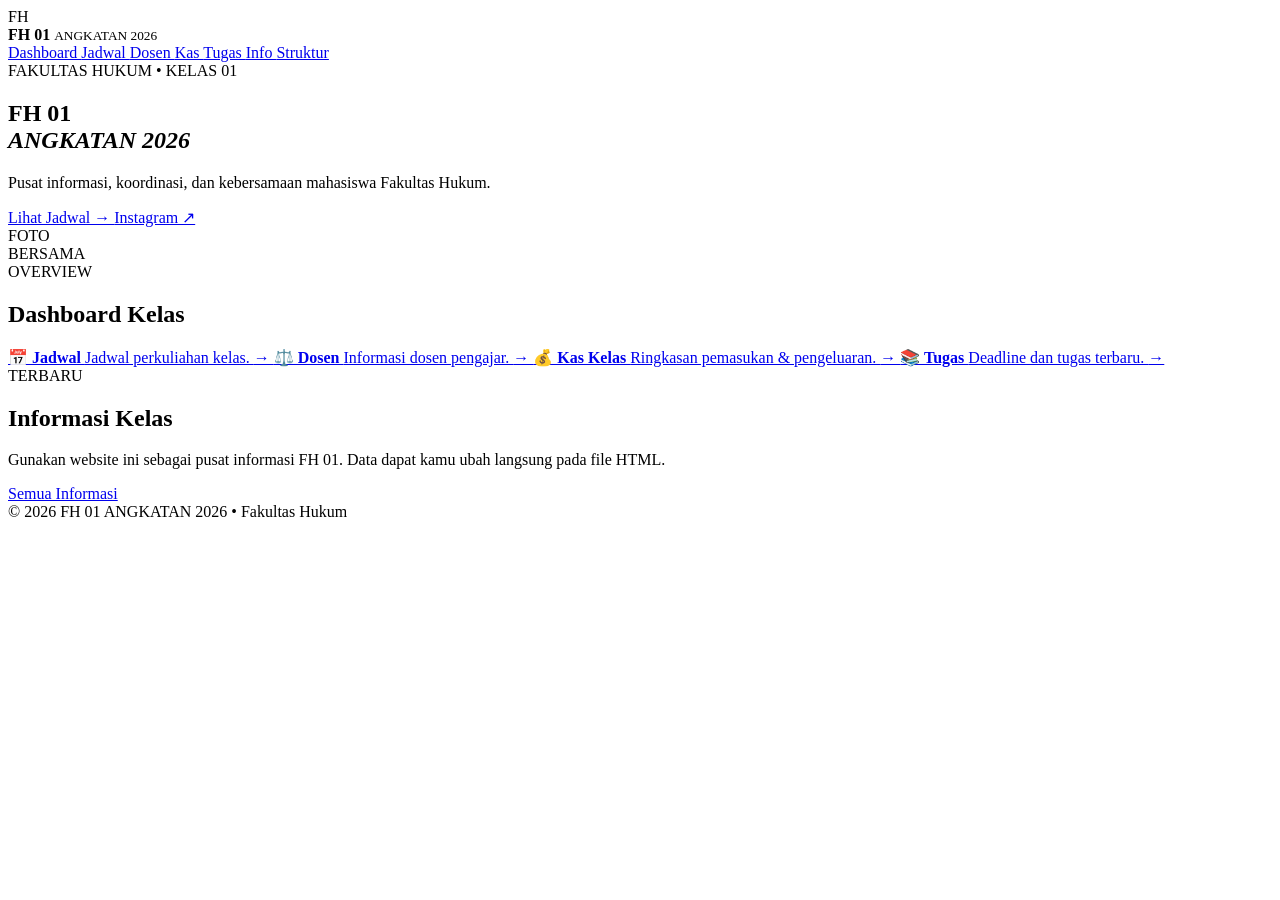
==== index.html @ dc6ef2f7 "Add files via upload" ====
<!--
============================================================
 PETUNJUK EDIT BERANDA
 - Ganti judul/deskripsi: cari bagian TEKS BERANDA.
 - Ganti foto: cari "assets/" atau ".jpg/.png/.webp".
 - Ganti link: ubah href="...".
 - Tambah kartu: salin satu <article> / <div> yang sama.
 ============================================================
-->

<!doctype html>
<html lang="id">
  <head>
    <meta charset="utf-8">
    <meta name="viewport" content="width=device-width,initial-scale=1">
    <title>
      FH 01 ANGKATAN 2026
    </title>
    <link rel="stylesheet" href="style.css">
  </head>
  <body>
    <header class="top">
      <div class="brand">
        <div class="logo">
          FH
        </div>
        <div>
          <b>
            FH 01
          </b>
          <small>
            ANGKATAN 2026
          </small>
        </div>
      </div>
      <nav>
        <a class="active" href="index.html">
          Dashboard
        </a>
        <a href="jadwal.html">
          Jadwal
        </a>
        <a href="dosen.html">
          Dosen
        </a>
        <a href="kas.html">
          Kas
        </a>
        <a href="tugas.html">
          Tugas
        </a>
        <a href="pengumuman.html">
          Info
        </a>
        <a href="struktur.html">
          Struktur
        </a>
      </nav>
    </header>
    <main>
      <section class="hero">
        <div class="hero-text">
          <span class="pill">
            FAKULTAS HUKUM • KELAS 01
          </span>
          <h1>
            FH 01
            <br>
            <em>
              ANGKATAN 2026
            </em>
          </h1>
          <p>
            Pusat informasi, koordinasi, dan kebersamaan mahasiswa Fakultas Hukum.
          </p>
          <div class="actions">
            <a class="btn" href="jadwal.html">
              Lihat Jadwal →
            </a>
            <a class="btn ghost" href="https://instagram.com/" target="_blank">
              Instagram ↗
            </a>
          </div>
        </div>
        <div class="photo">
          <div>
            FOTO
            <br>
            BERSAMA
          </div>
        </div>
      </section>
      <section class="section">
        <div class="section-head">
          <div>
            <span class="eyebrow">
              OVERVIEW
            </span>
            <h2>
              Dashboard Kelas
            </h2>
          </div>
        </div>
        <div class="cards">
          <a class="card" href="jadwal.html">
            <b>
              📅 Jadwal
            </b>
            <span>
              Jadwal perkuliahan kelas.
            </span>
            <strong>
              →
            </strong>
          </a>
          <a class="card" href="dosen.html">
            <b>
              ⚖️ Dosen
            </b>
            <span>
              Informasi dosen pengajar.
            </span>
            <strong>
              →
            </strong>
          </a>
          <a class="card" href="kas.html">
            <b>
              💰 Kas Kelas
            </b>
            <span>
              Ringkasan pemasukan & pengeluaran.
            </span>
            <strong>
              →
            </strong>
          </a>
          <a class="card" href="tugas.html">
            <b>
              📚 Tugas
            </b>
            <span>
              Deadline dan tugas terbaru.
            </span>
            <strong>
              →
            </strong>
          </a>
        </div>
      </section>
      <section class="notice">
        <div>
          <span class="eyebrow">
            TERBARU
          </span>
          <h2>
            Informasi Kelas
          </h2>
          <p>
            Gunakan website ini sebagai pusat informasi FH 01. Data dapat kamu ubah langsung pada file HTML.
          </p>
        </div>
        <a class="btn" href="pengumuman.html">
          Semua Informasi
        </a>
      </section>
    </main>
    <footer>
      © 2026 FH 01 ANGKATAN 2026 • Fakultas Hukum
    </footer>
    <script src="script.js">
    </script>
  </body>
</html>
---- style.css ----
/*
============================================================
 PETUNJUK EDIT TAMPILAN
 - WARNA: cari #a40000, #8f0000, #c00 dan ubah warnanya.
 - FONT, ukuran, jarak, kartu, tabel, background juga ada di sini.
 - Untuk DATA (nama/jadwal/tugas), edit file HTML masing-masing.
============================================================
*/

@import url('https://fonts.googleapis.com/css2?family=DM+Sans:wght@400;
  500;
  700&family=Playfair+Display:wght@600;
  700&display=swap');
  * {
box-sizing:border-box
}
body {
margin:0;
  font-family:'DM Sans',sans-serif;
  background:#fff;
  color:#171717
}
body:before {
content:"";
  position:fixed;
  inset:0 0 auto 0;
  height:5px;
  background:#a40000;
  z-index:5
}
.top {
height:auto;
  min-height:76px;
  padding:14px 5%;
  display:flex;
  align-items:center;
  justify-content:space-between;
  gap:25px;
  background:#fff;
  border-bottom:1px solid #eee;
  position:sticky;
  top:0;
  z-index:4
}
.brand {
display:flex;
  align-items:center;
  gap:11px
}
.logo {
width:45px;
  height:45px;
  border-radius:12px;
  background:#a40000;
  color:#fff;
  display:grid;
  place-items:center;
  font-weight:800
}
.brand b {
display:block
}
.brand small {
display:block;
  color:#777;
  font-size:10px;
  letter-spacing:2px
}
nav {
display:flex;
  gap:5px;
  flex-wrap:wrap;
  justify-content:flex-end
}
nav a {
padding:9px 12px;
  border-radius:9px;
  color:#444;
  text-decoration:none;
  font-size:13px
}
nav a:hover,nav a.active {
background:#a40000;
  color:white
}
.hero {
min-height:590px;
  background:linear-gradient(120deg,#8f0000,#c00 55%,#eee 55%,#fff);
  color:#fff;
  padding:75px 7%;
  display:flex;
  align-items:center;
  justify-content:space-between;
  gap:45px
}
.hero-text {
max-width:650px
}
.pill,.eyebrow {
font-size:11px;
  letter-spacing:2px;
  font-weight:700
}
.hero h1 {
font-family:'Playfair Display',serif;
  font-size:clamp(50px,8vw,92px);
  line-height:.92;
  margin:18px 0
}
.hero h1 em {
font-size:.48em;
  font-style:normal;
  color:#ffe7e7
}
.hero p {
font-size:18px;
  line-height:1.6;
  max-width:570px
}
.actions {
display:flex;
  gap:12px;
  margin-top:30px
}
.btn {
display:inline-block;
  padding:13px 20px;
  border-radius:10px;
  background:#fff;
  color:#a00000;
  text-decoration:none;
  font-weight:700
}
.btn.ghost {
background:transparent;
  color:#fff;
  border:1px solid #fff
}
.photo {
width:min(410px,38vw);
  height:410px;
  border:10px solid rgba(255,255,255,.7);
  background:linear-gradient(145deg,#fff,#ddd);
  color:#a00000;
  display:grid;
  place-items:center;
  text-align:center;
  font-family:'Playfair Display';
  font-size:35px;
  box-shadow:0 25px 60px #5005
}
.section,.page {
max-width:1150px;
  margin:auto;
  padding:75px 5%
}
.section-head {
display:flex;
  justify-content:space-between
}
.eyebrow {
color:#a00000
}
h1,h2 {
font-family:'Playfair Display',serif
}
h2 {
font-size:38px;
  margin:8px 0 28px
}
.cards {
display:grid;
  grid-template-columns:repeat(4,1fr);
  gap:16px
}
.card {
min-height:170px;
  padding:24px;
  border:1px solid #eee;
  border-radius:18px;
  text-decoration:none;
  color:#171717;
  display:flex;
  flex-direction:column;
  gap:12px;
  box-shadow:0 10px 30px #00000008;
  transition:.2s
}
.card:hover {
transform:translateY(-5px);
  border-color:#d8aaaa
}
.card b {
font-size:18px
}
.card span,.muted {
color:#777;
  line-height:1.6
}
.card strong {
margin-top:auto;
  color:#a00000
}
.static {
min-height:120px
}
.notice {
margin:0 5% 75px;
  padding:35px;
  max-width:1050px;
  margin-left:auto;
  margin-right:auto;
  border-radius:22px;
  background:#f8eeee;
  display:flex;
  align-items:center;
  justify-content:space-between;
  gap:25px
}
.notice h2 {
margin:7px 0
}
.notice p {
color:#666
}
.page {
min-height:75vh
}
.page h1 {
font-size:55px;
  margin:10px 0
}
.tablewrap {
overflow:auto;
  border:1px solid #eee;
  border-radius:16px
}
table {
width:100%;
  border-collapse:collapse;
  min-width:650px
}
th,td {
text-align:left;
  padding:17px;
  border-bottom:1px solid #eee
}
th {
background:#a00000;
  color:#fff
}
tr:last-child td {
border:0
}
.grid {
display:grid;
  grid-template-columns:repeat(3,1fr);
  gap:18px
}
.info {
padding:25px;
  border:1px solid #eee;
  border-radius:18px
}
.info p {
color:#777
}
.avatar {
width:55px;
  height:55px;
  border-radius:50%;
  display:grid;
  place-items:center;
  background:#f4dddd;
  color:#a00000;
  font-weight:800
}
.money {
font-size:45px;
  font-weight:800;
  margin:25px 0;
  color:#a00000
}
.list {
display:grid;
  gap:18px
}
.list article {
padding:25px;
  border-left:5px solid #a00000;
  border-radius:12px;
  background:#faf7f7
}
.list h3 {
font-family:'Playfair Display';
  font-size:25px;
  margin:10px 0
}
.date {
font-size:10px;
  letter-spacing:2px;
  font-weight:800;
  color:#a00000
}
footer {
text-align:center;
  padding:30px;
  background:#1b1b1b;
  color:#aaa;
  font-size:12px
}
@media(max-width:800px) {
.top {
align-items:flex-start;
  flex-direction:column
}
.hero {
padding:55px 6%;
  min-height:auto
}
.photo {
width:220px;
  height:220px;
  font-size:22px
}
.cards,.grid {
grid-template-columns:1fr 1fr
}
.page h1 {
font-size:42px
}

}
@media(max-width:560px) {
nav {
justify-content:flex-start
}
.hero {
flex-direction:column;
  align-items:flex-start
}
.photo {
align-self:center
}
.cards,.grid {
grid-template-columns:1fr
}
.notice {
flex-direction:column;
  align-items:flex-start
}

}
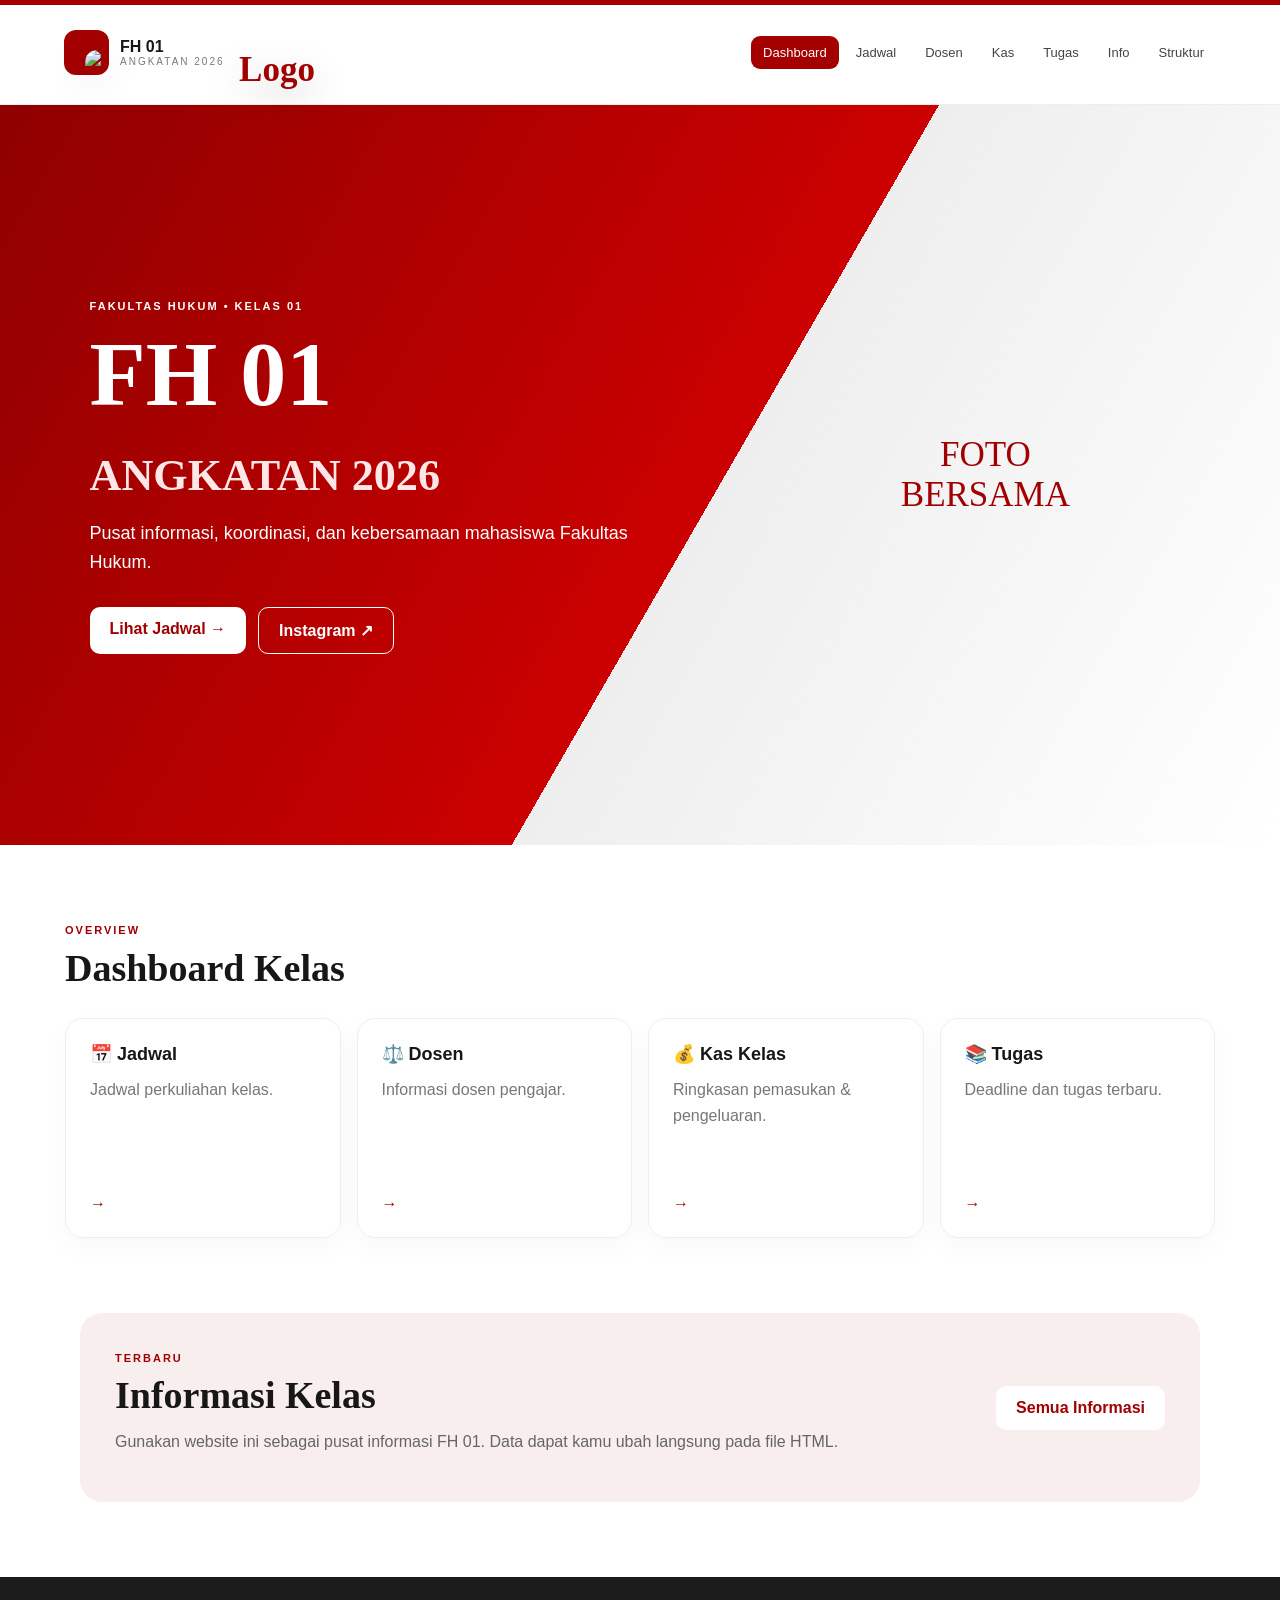
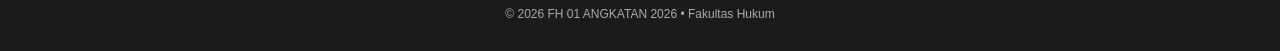
==== commit b0fb56b2: "Update index.html" ====
--- a/index.html
+++ b/index.html
@@ -22,7 +22,9 @@
     <header class="top">
       <div class="brand">
         <div class="logo">
-          FH
+         <div class="photo">
+    <img src="assets/logo.jpg" alt="Logo">
+         </div>
         </div>
         <div>
           <b>
--- a/style.css
+++ b/style.css
@@ -1,353 +1,40 @@
-/*
-============================================================
- PETUNJUK EDIT TAMPILAN
- - WARNA: cari #a40000, #8f0000, #c00 dan ubah warnanya.
- - FONT, ukuran, jarak, kartu, tabel, background juga ada di sini.
- - Untuk DATA (nama/jadwal/tugas), edit file HTML masing-masing.
-============================================================
-*/
-
-@import url('https://fonts.googleapis.com/css2?family=DM+Sans:wght@400;
-  500;
-  700&family=Playfair+Display:wght@600;
-  700&display=swap');
-  * {
-box-sizing:border-box
+content://com.android.providers.downloads.documents/document/404@import url('https://fonts.googleapis.com/css2?family=DM+Sans:wght@400;500;700&family=Playfair+Display:wght@600;700&display=swap');*{box-sizing:border-box}body{margin:0;font-family:'DM Sans',sans-serif;background:#fff;color:#171717}body:before{content:"";position:fixed;inset:0 0 auto 0;height:5px;background:#a40000;z-index:5}.top{height:auto;min-height:76px;padding:14px 5%;display:flex;align-items:center;justify-content:space-between;gap:25px;background:#fff;border-bottom:1px solid #eee;position:sticky;top:0;z-index:4}.brand{display:flex;align-items:center;gap:11px}.logo{width:45px;height:45px;border-radius:12px;background:#a40000;color:#fff;display:grid;place-items:center;font-weight:800}.brand b{display:block}.brand small{display:block;color:#777;font-size:10px;letter-spacing:2px}nav{display:flex;gap:5px;flex-wrap:wrap;justify-content:flex-end}nav a{padding:9px 12px;border-radius:9px;color:#444;text-decoration:none;font-size:13px}nav a:hover,nav a.active{background:#a40000;color:white}.hero{min-height:590px;background:linear-gradient(120deg,#8f0000,#c00 55%,#eee 55%,#fff);color:#fff;padding:75px 7%;display:flex;align-items:center;justify-content:space-between;gap:45px}.hero-text{max-width:650px}.pill,.eyebrow{font-size:11px;letter-spacing:2px;font-weight:700}.hero h1{font-family:'Playfair Display',serif;font-size:clamp(50px,8vw,92px);line-height:.92;margin:18px 0}.hero h1 em{font-size:.48em;font-style:normal;color:#ffe7e7}.hero p{font-size:18px;line-height:1.6;max-width:570px}.actions{display:flex;gap:12px;margin-top:30px}.btn{display:inline-block;padding:13px 20px;border-radius:10px;background:#fff;color:#a00000;text-decoration:none;font-weight:700}.btn.ghost{background:transparent;color:#fff;border:1px solid #fff}.photo{width:min(410px,38vw);height:410px;border:none;background:transparent;color:#a00000;display:grid;place-items:center;text-align:center;font-family:'Playfair Display';font-size:35px;box-shadow:none;overflow:visible}.section,.page{max-width:1150px;margin:auto;padding:75px 5%}.section-head{display:flex;justify-content:space-between}.eyebrow{color:#a00000}h1,h2{font-family:'Playfair Display',serif}h2{font-size:38px;margin:8px 0 28px}.cards{display:grid;grid-template-columns:repeat(4,1fr);gap:16px}.card{min-height:170px;padding:24px;border:1px solid #eee;border-radius:18px;text-decoration:none;color:#171717;display:flex;flex-direction:column;gap:12px;box-shadow:0 10px 30px #00000008;transition:.2s}.card:hover{transform:translateY(-5px);border-color:#d8aaaa}.card b{font-size:18px}.card span,.muted{color:#777;line-height:1.6}.card strong{margin-top:auto;color:#a00000}.static{min-height:120px}.notice{margin:0 5% 75px;padding:35px;max-width:1050px;margin-left:auto;margin-right:auto;border-radius:22px;background:#f8eeee;display:flex;align-items:center;justify-content:space-between;gap:25px}.notice h2{margin:7px 0}.notice p{color:#666}.page{min-height:75vh}.page h1{font-size:55px;margin:10px 0}.tablewrap{overflow:auto;border:1px solid #eee;border-radius:16px}table{width:100%;border-collapse:collapse;min-width:650px}th,td{text-align:left;padding:17px;border-bottom:1px solid #eee}th{background:#a00000;color:#fff}tr:last-child td{border:0}.grid{display:grid;grid-template-columns:repeat(3,1fr);gap:18px}.info{padding:25px;border:1px solid #eee;border-radius:18px}.info p{color:#777}.avatar{width:55px;height:55px;border-radius:50%;display:grid;place-items:center;background:#f4dddd;color:#a00000;font-weight:800}.money{font-size:45px;font-weight:800;margin:25px 0;color:#a00000}.list{display:grid;gap:18px}.list article{padding:25px;border-left:5px solid #a00000;border-radius:12px;background:#faf7f7}.list h3{font-family:'Playfair Display';font-size:25px;margin:10px 0}.date{font-size:10px;letter-spacing:2px;font-weight:800;color:#a00000}footer{text-align:center;padding:30px;background:#1b1b1b;color:#aaa;font-size:12px}@media(max-width:800px){.top{align-items:flex-start;flex-direction:column}.hero{padding:55px 6%;min-height:auto}.photo{width:220px;height:220px;font-size:22px}.cards,.grid{grid-template-columns:1fr 1fr}.page h1{font-size:42px}}@media(max-width:560px){nav{justify-content:flex-start}.hero{flex-direction:column;align-items:flex-start}.photo{align-self:center}.cards,.grid{grid-template-columns:1fr}.notice{flex-direction:column;align-items:flex-start}}
+.logo img,.avatar img,.photo img {
+    width: 100%;
+    height: 100%;
+    object-fit: cover;
+    object-position: center;
+    display: block;
 }
-body {
-margin:0;
-  font-family:'DM Sans',sans-serif;
-  background:#fff;
-  color:#171717
-}
-body:before {
-content:"";
-  position:fixed;
-  inset:0 0 auto 0;
-  height:5px;
-  background:#a40000;
-  z-index:5
-}
-.top {
-height:auto;
-  min-height:76px;
-  padding:14px 5%;
-  display:flex;
-  align-items:center;
-  justify-content:space-between;
-  gap:25px;
-  background:#fff;
-  border-bottom:1px solid #eee;
-  position:sticky;
-  top:0;
-  z-index:4
-}
-.brand {
-display:flex;
-  align-items:center;
-  gap:11px
-}
-.logo {
-width:45px;
-  height:45px;
-  border-radius:12px;
-  background:#a40000;
-  color:#fff;
-  display:grid;
-  place-items:center;
-  font-weight:800
-}
-.brand b {
-display:block
-}
-.brand small {
-display:block;
-  color:#777;
-  font-size:10px;
-  letter-spacing:2px
-}
-nav {
-display:flex;
-  gap:5px;
-  flex-wrap:wrap;
-  justify-content:flex-end
-}
-nav a {
-padding:9px 12px;
-  border-radius:9px;
-  color:#444;
-  text-decoration:none;
-  font-size:13px
-}
-nav a:hover,nav a.active {
-background:#a40000;
-  color:white
-}
-.hero {
-min-height:590px;
-  background:linear-gradient(120deg,#8f0000,#c00 55%,#eee 55%,#fff);
-  color:#fff;
-  padding:75px 7%;
-  display:flex;
-  align-items:center;
-  justify-content:space-between;
-  gap:45px
-}
-.hero-text {
-max-width:650px
-}
-.pill,.eyebrow {
-font-size:11px;
-  letter-spacing:2px;
-  font-weight:700
-}
-.hero h1 {
-font-family:'Playfair Display',serif;
-  font-size:clamp(50px,8vw,92px);
-  line-height:.92;
-  margin:18px 0
-}
-.hero h1 em {
-font-size:.48em;
-  font-style:normal;
-  color:#ffe7e7
-}
-.hero p {
-font-size:18px;
-  line-height:1.6;
-  max-width:570px
-}
-.actions {
-display:flex;
-  gap:12px;
-  margin-top:30px
-}
-.btn {
-display:inline-block;
-  padding:13px 20px;
-  border-radius:10px;
-  background:#fff;
-  color:#a00000;
-  text-decoration:none;
-  font-weight:700
-}
-.btn.ghost {
-background:transparent;
-  color:#fff;
-  border:1px solid #fff
-}
-.photo {
-width:min(410px,38vw);
-  height:410px;
-  border:10px solid rgba(255,255,255,.7);
-  background:linear-gradient(145deg,#fff,#ddd);
-  color:#a00000;
-  display:grid;
-  place-items:center;
-  text-align:center;
-  font-family:'Playfair Display';
-  font-size:35px;
-  box-shadow:0 25px 60px #5005
-}
-.section,.page {
-max-width:1150px;
-  margin:auto;
-  padding:75px 5%
-}
-.section-head {
-display:flex;
-  justify-content:space-between
-}
-.eyebrow {
-color:#a00000
-}
-h1,h2 {
-font-family:'Playfair Display',serif
-}
-h2 {
-font-size:38px;
-  margin:8px 0 28px
-}
-.cards {
-display:grid;
-  grid-template-columns:repeat(4,1fr);
-  gap:16px
-}
-.card {
-min-height:170px;
-  padding:24px;
-  border:1px solid #eee;
-  border-radius:18px;
-  text-decoration:none;
-  color:#171717;
-  display:flex;
-  flex-direction:column;
-  gap:12px;
-  box-shadow:0 10px 30px #00000008;
-  transition:.2s
-}
-.card:hover {
-transform:translateY(-5px);
-  border-color:#d8aaaa
-}
-.card b {
-font-size:18px
-}
-.card span,.muted {
-color:#777;
-  line-height:1.6
-}
-.card strong {
-margin-top:auto;
-  color:#a00000
-}
-.static {
-min-height:120px
-}
-.notice {
-margin:0 5% 75px;
-  padding:35px;
-  max-width:1050px;
-  margin-left:auto;
-  margin-right:auto;
-  border-radius:22px;
-  background:#f8eeee;
-  display:flex;
-  align-items:center;
-  justify-content:space-between;
-  gap:25px
-}
-.notice h2 {
-margin:7px 0
-}
-.notice p {
-color:#666
-}
-.page {
-min-height:75vh
-}
-.page h1 {
-font-size:55px;
-  margin:10px 0
-}
-.tablewrap {
-overflow:auto;
-  border:1px solid #eee;
-  border-radius:16px
-}
-table {
-width:100%;
-  border-collapse:collapse;
-  min-width:650px
-}
-th,td {
-text-align:left;
-  padding:17px;
-  border-bottom:1px solid #eee
-}
-th {
-background:#a00000;
-  color:#fff
-}
-tr:last-child td {
-border:0
-}
-.grid {
-display:grid;
-  grid-template-columns:repeat(3,1fr);
-  gap:18px
-}
-.info {
-padding:25px;
-  border:1px solid #eee;
-  border-radius:18px
-}
-.info p {
-color:#777
-}
-.avatar {
-width:55px;
-  height:55px;
-  border-radius:50%;
-  display:grid;
-  place-items:center;
-  background:#f4dddd;
-  color:#a00000;
-  font-weight:800
-}
-.money {
-font-size:45px;
-  font-weight:800;
-  margin:25px 0;
-  color:#a00000
-}
-.list {
-display:grid;
-  gap:18px
-}
-.list article {
-padding:25px;
-  border-left:5px solid #a00000;
-  border-radius:12px;
-  background:#faf7f7
-}
-.list h3 {
-font-family:'Playfair Display';
-  font-size:25px;
-  margin:10px 0
-}
-.date {
-font-size:10px;
-  letter-spacing:2px;
-  font-weight:800;
-  color:#a00000
-}
-footer {
-text-align:center;
-  padding:30px;
-  background:#1b1b1b;
-  color:#aaa;
-  font-size:12px
-}
-@media(max-width:800px) {
-.top {
-align-items:flex-start;
-  flex-direction:column
-}
-.hero {
-padding:55px 6%;
-  min-height:auto
-}
-.photo {
-width:220px;
-  height:220px;
-  font-size:22px
-}
-.cards,.grid {
-grid-template-columns:1fr 1fr
-}
-.page h1 {
-font-size:42px
+.logo img{border-radius:12px}
+.avatar{overflow:hidden}
+.avatar img{border-radius:50%}
+.photo{overflow:visible}
+.photo img {
+    width: min(410px, 90%);
+    height: min(410px, 90%);
+    object-fit: contain;
+    object-position: center;
+    transform: none;
+    display: block;
+    filter: drop-shadow(0 12px 18px rgba(0,0,0,.22));
 }
 
-}
-@media(max-width:560px) {
-nav {
-justify-content:flex-start
-}
-.hero {
-flex-direction:column;
-  align-items:flex-start
-}
-.photo {
-align-self:center
-}
-.cards,.grid {
-grid-template-columns:1fr
-}
-.notice {
-flex-direction:column;
-  align-items:flex-start
+/* Avatar foto - bulat sempurna */
+.avatar {
+    width: 70px;
+    height: 70px;
+    border-radius: 50%;
+    overflow: hidden;
+    display: block;
+    background: #f4dddd;
 }
 
+.avatar img {
+    width: 100%;
+    height: 100%;
+    border-radius: 50%;
+    object-fit: cover;
+    object-position: center;
+    display: block;
 }
